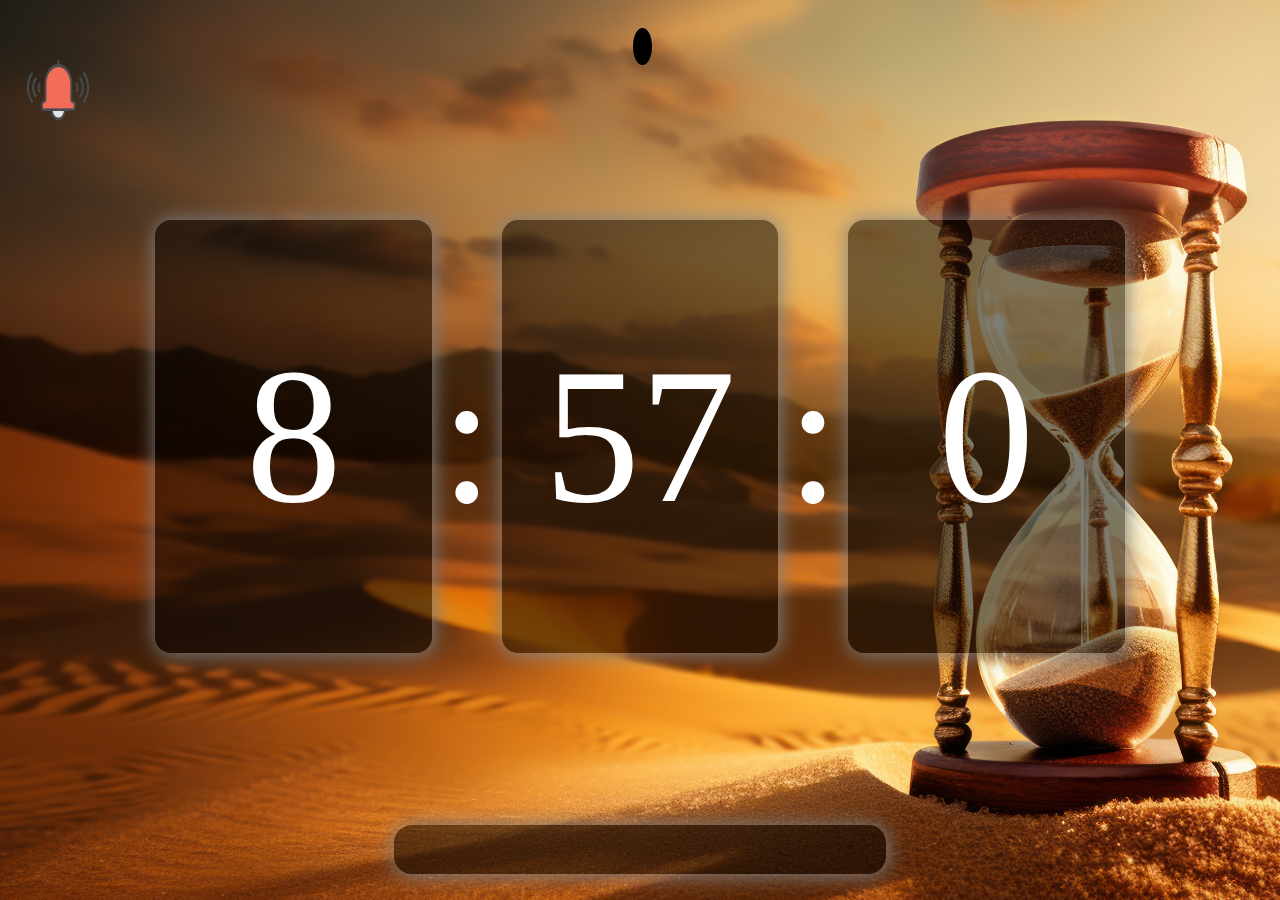
==== index.html @ 5a3ecb7c "Projeto Relogio digital com previsão para minha cidade. Fiz porque os que tem na web tem muitos anun" ====
<!DOCTYPE html>
<html lang="en">

<head>
    <meta charset="UTF-8">
    <meta name="viewport" content="width=device-width, initial-scale=1.0">
    <link rel="preconnect" href="https://fonts.googleapis.com">
    <link rel="preconnect" href="https://fonts.gstatic.com" crossorigin>
    <link href="https://fonts.googleapis.com/css2?family=Orbitron:wght@400..900&family=Protest+Revolution&display=swap"
        rel="stylesheet">
        <link rel="icon" type="image/png" href="Programação.png">

    <script src="script.js" defer></script>
    <link rel="stylesheet" href="style.css">
    <title>PiTech Time</title>
</head>

<body>
    <header>
        <div class="alerta"><img class="sino" src="bell_7068631.png" alt=""></div>
    </header>
    <div class="tema">
        <button onclick="teme()" class="one"></button>
    </div>
    <section class="times">
        <div id="txt"></div>
        <hr>
    </section>
    <div id="temp">
                
    </div>
    
</body>

</html>
---- style.css ----
* {
    box-sizing: border-box;
    margin: 0;
    padding: 0;
}

body {
    height: 100vh;
    display: flex;
    justify-content: center;
    flex-direction: column;
    align-items: center;
    background-image: url(imgtime.jpg);
    background-size: cover;
    background-repeat: no-repeat;
    color: white;
    font-size: 15vw; /* Tamanho de fonte responsivo */
    padding: 2%;
}

header{
    position: absolute;
    font-size: 5vh;
    top: 5%;
    left: 2%;
    width: 5%;
    height: 10%;
}
.alerta{
    height: 100%;
   width: 100%;
}
.alerta img{
   height: 100%;
   width: 100%;
   cursor: pointer;
}
#txt {
    display: flex;
    /* flex-wrap: wrap;  */
    display: flex;
    height: 100%;
    width: 100%;
    justify-content: center;
    align-items: center;
    width: 100%; /* Largura ajustada para ocupar 80% da largura da tela */
    padding: 1%;
}

hr {
    color: black;
    background-color: black;
    top: 38%;
    border: none;
    height: 10px;
    width: 18%;
    position: absolute;
    display: none;
}

.times {
    display: flex;
    justify-content: center;
    align-items: center;
    flex-direction: column;
    width: 100%;
    height: 100%;
    text-align: center;
    margin-bottom: 1rem; /* Adiciona espaço entre os elementos */
}

.hours, .minutes, .seconds {
    display: flex;
    justify-content: center;
    align-items: center;
    width: 23%;
    height: 60%;
    margin: 0.5rem; /* Adiciona espaço entre os elementos */
    padding: 1rem; /* Adiciona espaço interno aos elementos */
    border-radius: 1rem;
    box-shadow: 1px 1px 20px 1px gray;
    background-color: rgba(0,0,0,.5);
}

#temp{
    display: flex;
    justify-content: center;
    align-items: center;
    flex-direction: column;
    font-size: 2vh;
    box-shadow: 1px 1px 20px 1px gray;
    /* height: 10%; */
    width: 40%;
    padding: 2%;
    border-radius: 1em;
    background-color: rgba(0,0,0,.5);
}
.response{
    font-family: 'Franklin Gothic Medium', 'Arial Narrow', Arial, sans-serif;
    font-style: italic;

}

.tema{
    display: flex;
    justify-content: center;
    align-items: center;
    font-size: 1vh;
    height: 5%;
    width: 20%;
    
}
.one{
    background-color: white;
    height: 100%;
    width: 8%;
    border-radius: 50%;
    cursor: pointer;
    border: none;
    margin-top: 2%;
    margin-left: 2%;
    background-color: black;
}
/* Reduz o tamanho da fonte quando a largura da tela for menor que 600px */
@media screen and (max-width: 740px) {
    body {
        font-size: 25vw;
        background-image: url(clock-face-glowing-midnight-time-up-generative-ai.jpg);
        /* background-size: cover; */
        /* background-repeat: no-repeat; */
        background-position: center;
    }
    .hours, .minutes, .seconds {
        height: 25%;
        width: 33%;
    }
    hr{
        width: 22%;
    }
    #temp{
        width: 50vh;
    }
    
}
@media screen and (max-width: 680px) {
    body {
        font-size: 22vw;
    }
    .hours, .minutes, .seconds {
        height: 35%;
        width: 33%;
    }
    hr{
        width: 22%;
        top: 48.4%;
        display: none;
    }
    .nomeCidade, .estado{
        font-size: 5vh;
    }
    .one{
        width: 30%;
        margin-top: 5%;
    }
}
@media screen and (max-width: 400px) {
    body {
        font-size: 22vw;
        height: 100%;
    }
    #txt{
        flex-direction: column;
        height: 90%;
        padding: 2%;
        margin: 1px;

    }
    .hours, .minutes, .seconds {
        height: 40%;
        width: 80%;
        margin: 1px;
    }
    hr{
        width: 22%;
        top: 48.4%;
        font-size: 5vh;
    }
}
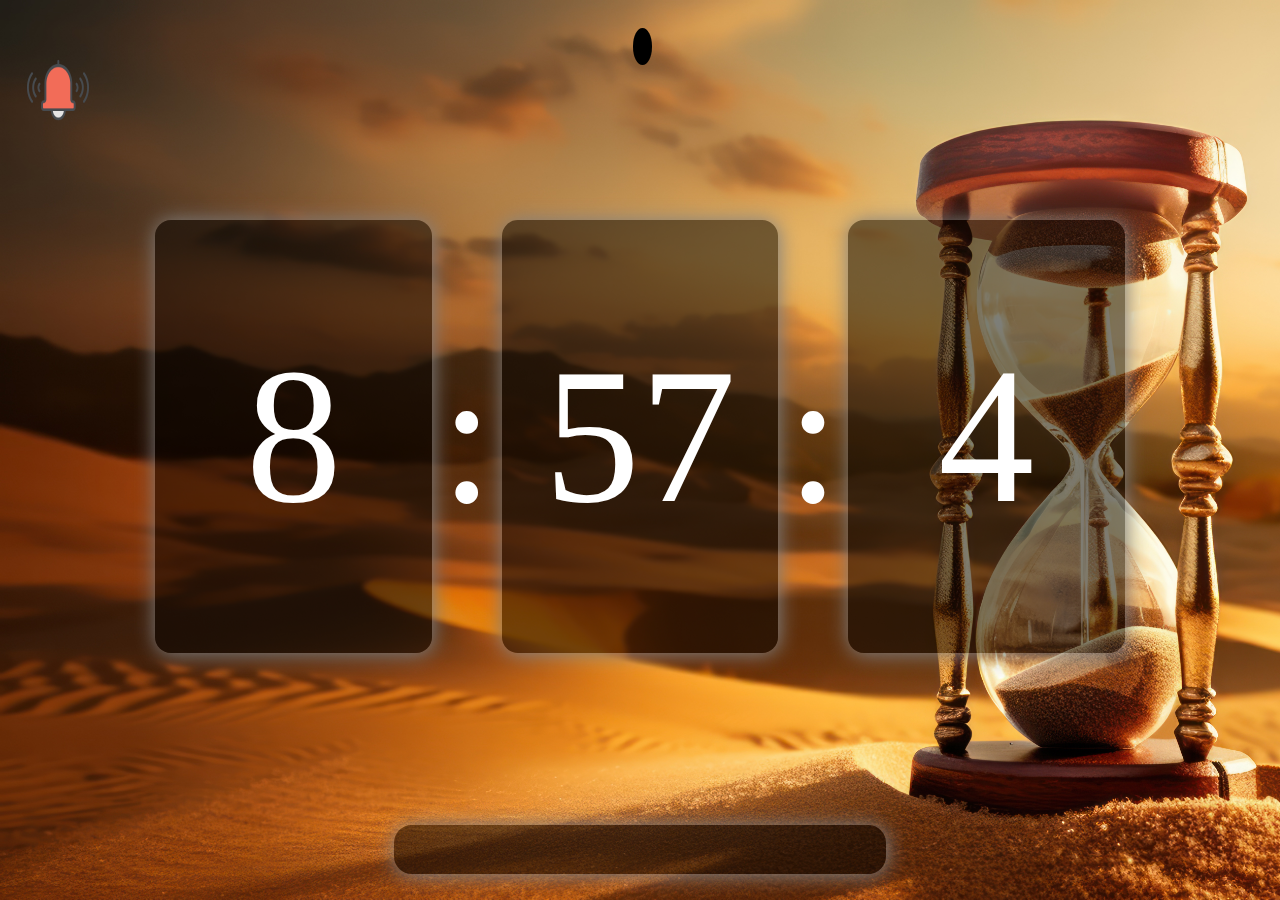
==== commit 406b8a39: "Criei a pasta assets" ====
--- a/index.html
+++ b/index.html
@@ -17,7 +17,7 @@
 
 <body>
     <header>
-        <div class="alerta"><img class="sino" src="bell_7068631.png" alt=""></div>
+        <div class="alerta"><img class="sino" src="assets/bell_7068631.png" alt=""></div>
     </header>
     <div class="tema">
         <button onclick="teme()" class="one"></button>
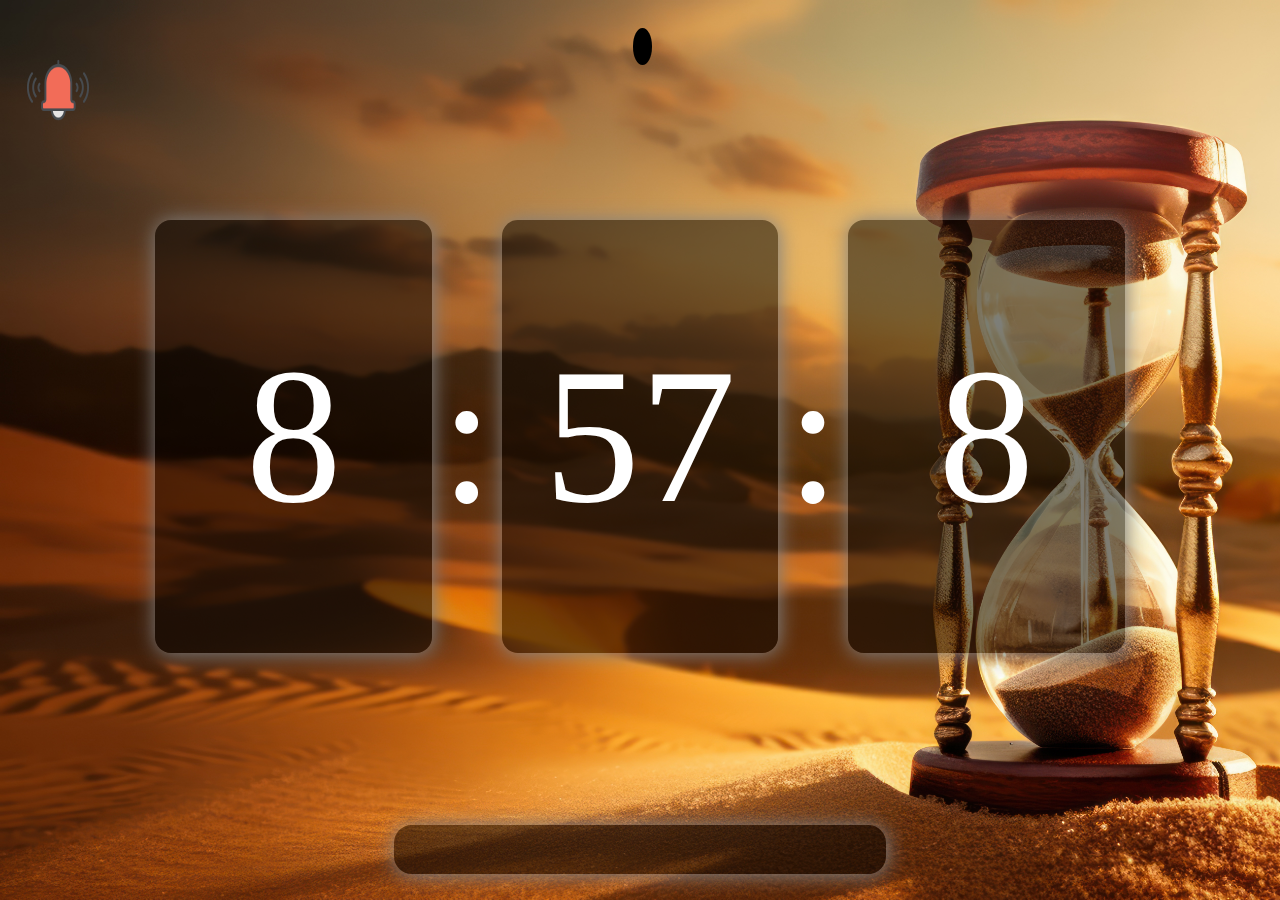
==== commit 445dcff2: "Acertando IMG" ====
--- a/index.html
+++ b/index.html
@@ -8,7 +8,7 @@
     <link rel="preconnect" href="https://fonts.gstatic.com" crossorigin>
     <link href="https://fonts.googleapis.com/css2?family=Orbitron:wght@400..900&family=Protest+Revolution&display=swap"
         rel="stylesheet">
-        <link rel="icon" type="image/png" href="Programação.png">
+        <link rel="icon" type="image/png" href="assets/Programação.png">
 
     <script src="script.js" defer></script>
     <link rel="stylesheet" href="style.css">
--- a/style.css
+++ b/style.css
@@ -10,7 +10,7 @@
     justify-content: center;
     flex-direction: column;
     align-items: center;
-    background-image: url(imgtime.jpg);
+    background-image: url(assets/imgtime.jpg);
     background-size: cover;
     background-repeat: no-repeat;
     color: white;
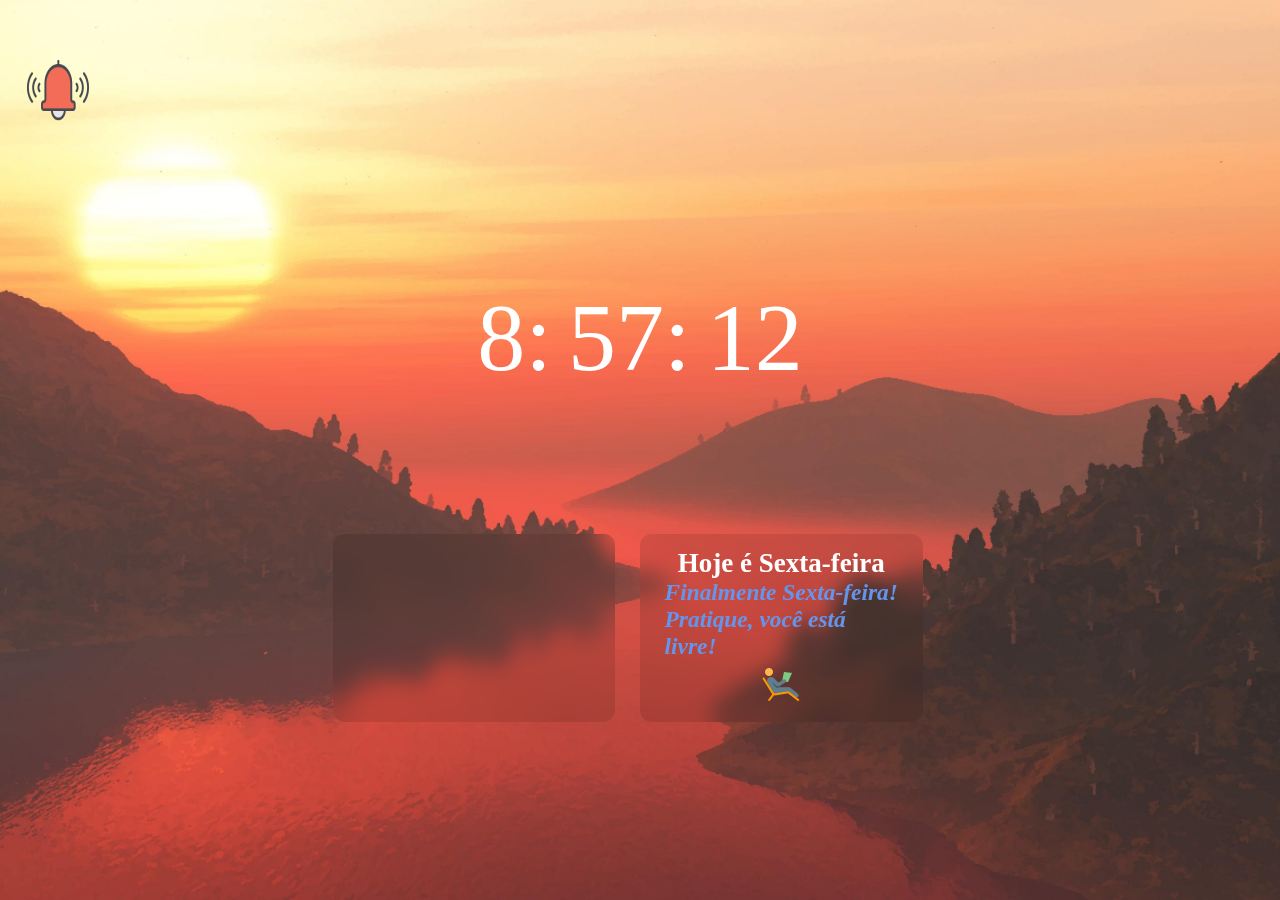
==== commit 3403ea00: "Atualização Geral" ====
--- a/index.html
+++ b/index.html
@@ -8,7 +8,7 @@
     <link rel="preconnect" href="https://fonts.gstatic.com" crossorigin>
     <link href="https://fonts.googleapis.com/css2?family=Orbitron:wght@400..900&family=Protest+Revolution&display=swap"
         rel="stylesheet">
-        <link rel="icon" type="image/png" href="assets/Programação.png">
+    <link rel="icon" type="image/png" href="assets/Programação.png">
 
     <script src="script.js" defer></script>
     <link rel="stylesheet" href="style.css">
@@ -19,17 +19,26 @@
     <header>
         <div class="alerta"><img class="sino" src="assets/bell_7068631.png" alt=""></div>
     </header>
-    <div class="tema">
+    <!-- <div class="tema">
         <button onclick="teme()" class="one"></button>
-    </div>
+    </div> -->
     <section class="times">
         <div id="txt"></div>
         <hr>
     </section>
-    <div id="temp">
-                
-    </div>
-    
+
+    <section class="card">
+        <div id="temp">
+
+            
+        </div>
+        <div id="temp" class="date">
+            <h1 class="date-atual"></h1>
+            <p class="response"></p>
+            <img src="assets/descanso.png" alt="" class="img-response">
+        </div>
+    </section>
+
 </body>
 
 </html>--- a/style.css
+++ b/style.css
@@ -10,15 +10,17 @@
     justify-content: center;
     flex-direction: column;
     align-items: center;
-    background-image: url(assets/imgtime.jpg);
+    background-image: url(assets/sol.jpg);
     background-size: cover;
     background-repeat: no-repeat;
+    background-position: center;
     color: white;
-    font-size: 15vw; /* Tamanho de fonte responsivo */
+    font-size: 15vw;
+    /* Tamanho de fonte responsivo */
     padding: 2%;
 }
 
-header{
+header {
     position: absolute;
     font-size: 5vh;
     top: 5%;
@@ -26,15 +28,18 @@
     width: 5%;
     height: 10%;
 }
-.alerta{
-    height: 100%;
-   width: 100%;
-}
-.alerta img{
-   height: 100%;
-   width: 100%;
-   cursor: pointer;
-}
+
+.alerta {
+    height: 100%;
+    width: 100%;
+}
+
+.alerta img {
+    height: 100%;
+    width: 100%;
+    cursor: pointer;
+}
+
 #txt {
     display: flex;
     /* flex-wrap: wrap;  */
@@ -43,7 +48,8 @@
     width: 100%;
     justify-content: center;
     align-items: center;
-    width: 100%; /* Largura ajustada para ocupar 80% da largura da tela */
+    width: 100%;
+    /* Largura ajustada para ocupar 80% da largura da tela */
     padding: 1%;
 }
 
@@ -58,59 +64,108 @@
     display: none;
 }
 
+/* .times {
+    display: flex;
+    justify-content: center;
+    align-items: center;
+    flex-direction: column;
+    width: 100%;
+    height: 100%;
+    text-align: center;
+    margin-bottom: 1rem; /* Adiciona espaço entre os elementos 
+} */
 .times {
     display: flex;
-    justify-content: center;
-    align-items: center;
-    flex-direction: column;
-    width: 100%;
-    height: 100%;
+    /* justify-content: center; */
+    align-items: center;
+    flex-direction: column;
+    width: 30%;
+    height: 40%;
     text-align: center;
-    margin-bottom: 1rem; /* Adiciona espaço entre os elementos */
-}
-
-.hours, .minutes, .seconds {
-    display: flex;
-    justify-content: center;
-    align-items: center;
+    margin-bottom: 1rem;
+
+}
+
+.hours,
+.minutes,
+.seconds {
+    display: flex;
+    justify-content: center;
+    align-items: center;
+    /* width: 23%; */
+    /* height: 60%; */
+    margin: 0.5rem;
+    /* padding: 1rem;  */
+    border-radius: 1rem;
+    /* box-shadow: 1px 1px 20px 1px gray;
+    background-color: rgba(0,0,0,.5); */
+    font-size: .5em;
+    /* position: fixed; */
+}
+
+.card {
+    display: flex;
+    justify-content: center;
+    align-items: center;
+    font-size: 2vh;
+    width: 100%;
+}
+
+#temp {
+    display: flex;
+    justify-content: center;
+    align-items: center;
+    flex-direction: column;
+    font-size: 1.3vh;
     width: 23%;
-    height: 60%;
-    margin: 0.5rem; /* Adiciona espaço entre os elementos */
-    padding: 1rem; /* Adiciona espaço interno aos elementos */
-    border-radius: 1rem;
-    box-shadow: 1px 1px 20px 1px gray;
-    background-color: rgba(0,0,0,.5);
-}
-
-#temp{
-    display: flex;
-    justify-content: center;
-    align-items: center;
-    flex-direction: column;
-    font-size: 2vh;
-    box-shadow: 1px 1px 20px 1px gray;
-    /* height: 10%; */
-    width: 40%;
+    height: 90%;
     padding: 2%;
     border-radius: 1em;
-    background-color: rgba(0,0,0,.5);
-}
-.response{
-    font-family: 'Franklin Gothic Medium', 'Arial Narrow', Arial, sans-serif;
-    font-style: italic;
-
-}
-
-.tema{
+    background-color: rgba(0, 0, 0, .1);
+    backdrop-filter: blur(10px);
+    margin-right: 2%;
+}
+
+.response-temp {
+    display: flex;
+    align-items: center;
+}
+
+.response-temp p {
+    margin-left: 5%;
+    font-size: 4vh;
+}
+
+.response-temp img {
+    width: 15%;
+}
+
+.tema {
     display: flex;
     justify-content: center;
     align-items: center;
     font-size: 1vh;
     height: 5%;
     width: 20%;
-    
-}
-.one{
+}
+
+.date-atual{
+    font-size: 3vh;
+}
+
+.response {
+    color: #6495ED;
+    font-size: 2em;
+    font-weight: 700;
+    font-style: italic;
+}
+
+.img-response{
+    height: 60%;
+    font-weight: 1000;
+}
+
+/* .one{
     background-color: white;
     height: 100%;
     width: 8%;
@@ -120,69 +175,94 @@
     margin-top: 2%;
     margin-left: 2%;
     background-color: black;
-}
+} */
 /* Reduz o tamanho da fonte quando a largura da tela for menor que 600px */
 @media screen and (max-width: 740px) {
     body {
         font-size: 25vw;
-        background-image: url(clock-face-glowing-midnight-time-up-generative-ai.jpg);
+        /* background-image: url(assets/timm.jpg); */
         /* background-size: cover; */
         /* background-repeat: no-repeat; */
         background-position: center;
     }
-    .hours, .minutes, .seconds {
+
+    .hours,
+    .minutes,
+    .seconds {
         height: 25%;
         width: 33%;
     }
-    hr{
+
+    hr {
         width: 22%;
     }
-    #temp{
+
+    #temp {
         width: 50vh;
     }
-    
-}
+
+}
+
 @media screen and (max-width: 680px) {
     body {
         font-size: 22vw;
     }
-    .hours, .minutes, .seconds {
+
+    .hours,
+    .minutes,
+    .seconds {
         height: 35%;
         width: 33%;
     }
-    hr{
+
+    hr {
         width: 22%;
         top: 48.4%;
         display: none;
     }
-    .nomeCidade, .estado{
+
+    .nomeCidade,
+    .estado {
         font-size: 5vh;
     }
-    .one{
+
+    .one {
         width: 30%;
         margin-top: 5%;
     }
 }
+
 @media screen and (max-width: 400px) {
     body {
         font-size: 22vw;
         height: 100%;
     }
-    #txt{
+
+    #txt {
         flex-direction: column;
         height: 90%;
         padding: 2%;
-        margin: 1px;
-
-    }
-    .hours, .minutes, .seconds {
+        margin: 1%;
+
+    }
+
+    .hours,
+    .minutes,
+    .seconds {
         height: 40%;
         width: 80%;
         margin: 1px;
-    }
-    hr{
+
+    }
+
+    hr {
         width: 22%;
         top: 48.4%;
         font-size: 5vh;
     }
-}
+
+    #temp {
+        width: 96%;
+    }
+
+}